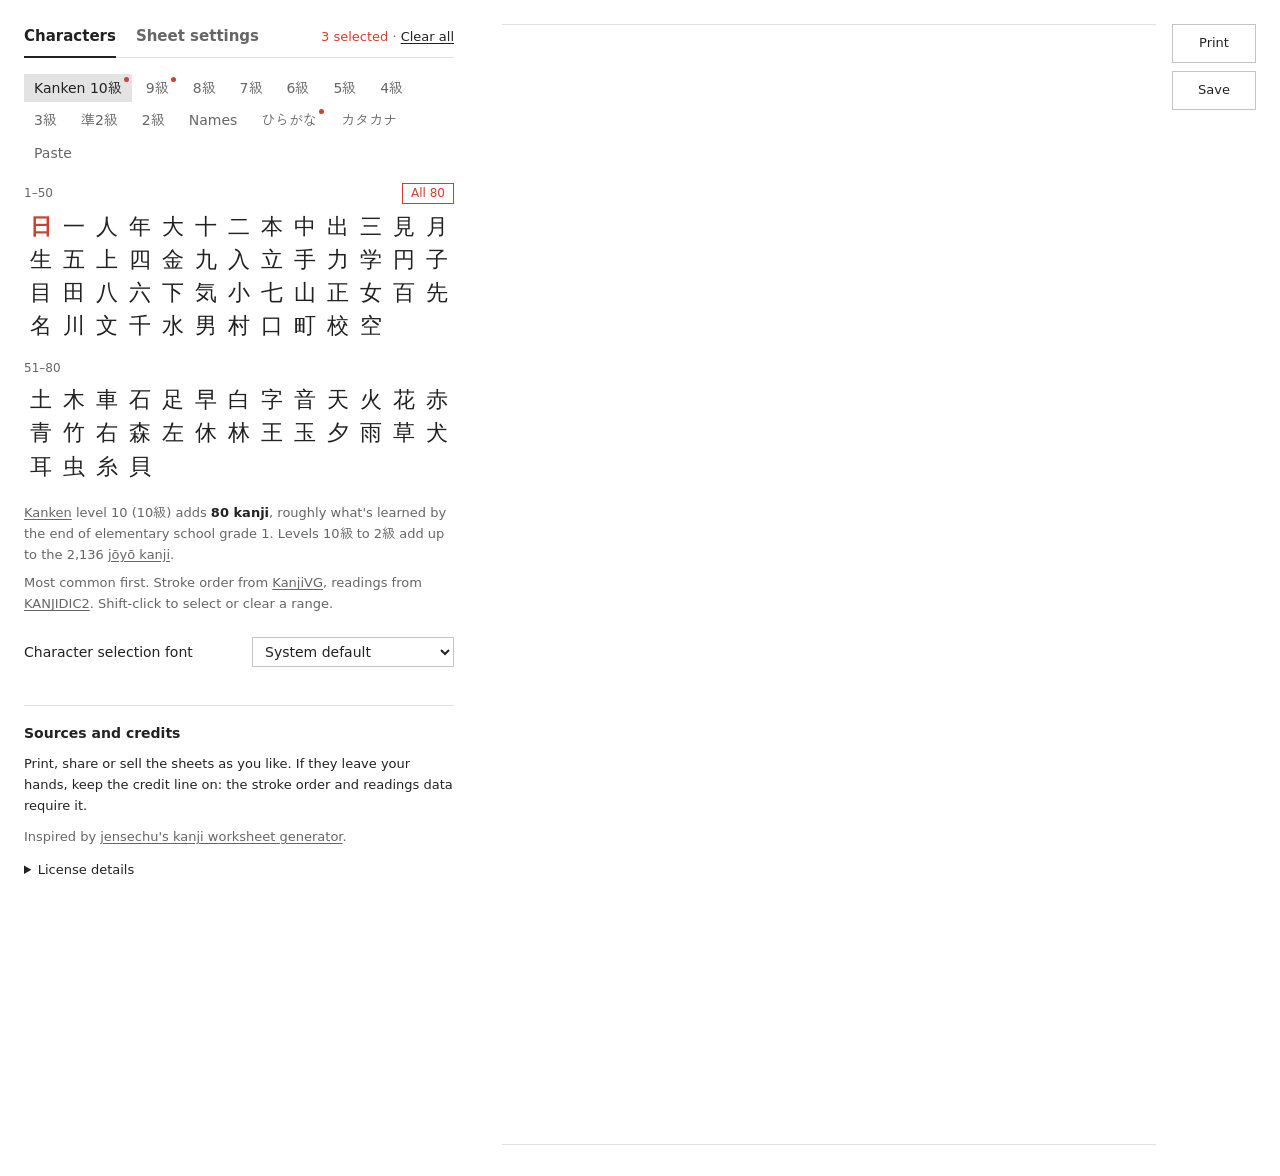
==== renshucho.html @ d75cb794 "fixes" ====
<!doctype html>
<html lang="en">
<head>
<meta charset="utf-8">
<meta name="viewport" content="width=device-width, initial-scale=1">
<link rel="icon" type="/image/x-icon" href="/kanji-practice/icon/favicon.ico">
<title>Renshūchō    </title>
<link rel="stylesheet" href="/kanji-practice/css/fonts.css">
<link rel="stylesheet" href="/kanji-practice/css/app.css">
<link rel="stylesheet" href="/kanji-practice/css/sheet.css">
<link rel="stylesheet" href="/kanji-practice/css/brush.css">
</head>
<body>

<main>
  <div class="controls">

    <section class="panel">
      <div class="viewbar">
        <div class="views" id="views" role="tablist">
          <button class="view" role="tab" data-view="chars">Characters</button>
          <button class="view" role="tab" data-view="settings">Sheet settings</button>
        </div>
        <p class="selection" id="selection"><span id="count" aria-live="polite"></span> · <button class="link" id="clear">Clear all</button></p>
      </div>

      <div id="view-chars" role="tabpanel">
        <div class="tabs" id="tabs"></div>
        <div id="picker" lang="ja"></div>
        <div class="row fontrow">
          <label for="s-tablefont">Character selection font</label>
          <select id="s-tablefont" data-k="tableFont">
            <option value="default">System default</option>
            <option value="klee">Klee One (handwritten)</option>
          </select>
        </div>
      </div>

      <div id="view-settings" role="tabpanel" hidden>
        <div class="row">
          <label for="s-trace">Tracing boxes</label>
          <input type="number" id="s-trace" data-k="trace" min="0" max="20">
        </div>
        <div class="row">
          <label for="s-guide">Crossed boxes</label>
          <input type="number" id="s-guide" data-k="guide" min="0" max="20">
        </div>
        <div class="row">
          <label for="s-blank">Empty boxes</label>
          <input type="number" id="s-blank" data-k="blank" min="0" max="20">
        </div>
        <div class="row">
          <label for="s-box">Box size, mm</label>
          <input type="number" id="s-box" data-k="box" min="1">
          <div class="hint" id="perline"></div>
        </div>
        <div class="row" hidden>
          <label for="s-pen">Model and tracing</label>
          <select id="s-pen" data-k="pen">
            <option value="brush">Brush pen (Klee One)</option>
            <option value="liner">Liner (thin stroke lines)</option>
          </select>
        </div>
        <div class="row" id="row-linewidth">
          <label for="s-linewidth">Line width</label>
          <span class="range">
            <input type="range" id="s-linewidth" data-k="lineWidth" min="0.2" max="1.5" step="0.1">
            <output for="s-linewidth" id="linewidth-value"></output>
          </span>
        </div>
        <div class="row">
          <label for="s-order">Stroke order</label>
          <select id="s-order" data-k="order">
            <option value="box">In its own box</option>
            <option value="model">On the model</option>
            <option value="off">Off</option>
          </select>
        </div>
        <div class="row">
          <label for="s-opacity">Gray glyph strength</label>
          <span class="range">
            <input type="range" id="s-opacity" data-k="opacity" min="5" max="60">
            <output for="s-opacity" id="opacity-value"></output>
          </span>
        </div>

        <div class="checks">
          <label id="row-model"><input type="checkbox" data-k="model"> Model box</label>
          <label><input type="checkbox" data-k="gray"> Gray tracing glyphs</label>
          <label><input type="checkbox" data-k="guidesAll"> Cross guides in model and tracing boxes</label>
          <label><input type="checkbox" data-k="info"> Readings and meanings</label>
          <label id="row-strokecount"><input type="checkbox" data-k="strokeCount"> Stroke count in the caption</label>
          <label><input type="checkbox" data-k="credit"> Credits line on every page</label>
          <label><input type="checkbox" data-k="spread"> Spread characters down the whole page</label>
        </div>
      </div>
    </section>

    <section class="panel credits">
      <h2>Sources and credits</h2>
      <p id="usage"></p>
      <p id="inspired-by"></p>

      <details class="license">
        <summary id="details-summary"></summary>
        <div class="pop">
          <button type="button" class="popclose" id="license-close" aria-label="Close">&times;</button>
          <ul id="sources"></ul>
          <p id="sources-note"></p>
        </div>
      </details>
    </section>

  </div>

  <div class="previewcol">
    <div class="preview"><div class="pages" id="sheet"></div></div>
    <div class="pages" id="printout" aria-hidden="true"></div>
    <nav class="rail" aria-label="Sheet">
      <button class="rbtn" id="print" title="Print the sheet">
        <span>Print</span>
      </button>
      <button class="rbtn" id="download" title="Save the sheet as a file that prints anywhere, no internet or fonts needed">
        <span>Save</span>
      </button>
    </nav>
  </div>
</main>

<script type="module" src="kanji-practice/js/main.js"></script>
</body>
</html>
---- kanji-practice/css/fonts.css ----
/* Klee One and Zen Kaku Gothic New, subset to the characters the app uses by tools/build.py. */

@font-face { font-family: "Klee One"; font-weight: 400; font-display: swap; src: url("../fonts/KleeOne-400.woff2") format("woff2") }
@font-face { font-family: "Klee One"; font-weight: 600; font-display: swap; src: url("../fonts/KleeOne-600.woff2") format("woff2") }
@font-face { font-family: "Zen Kaku Gothic New"; font-weight: 400; font-display: swap; src: url("../fonts/ZenKakuGothicNew-400.woff2") format("woff2") }
@font-face { font-family: "Zen Kaku Gothic New"; font-weight: 700; font-display: swap; src: url("../fonts/ZenKakuGothicNew-700.woff2") format("woff2") }
---- kanji-practice/css/app.css ----
/* Everything around the sheet: action buttons, character picker, settings panel.
   Plain: white, gray dividers, ordinary controls. Red means "selected" and
   nothing else. */

/* Zen Kaku Gothic New for Japanese only; Latin text falls through to the
   system font (the bundled subset lacks letters like ō anyway). */
@font-face { font-family: "UI Japanese"; font-weight: 400; font-display: swap; src: url("../fonts/ZenKakuGothicNew-400.woff2") format("woff2"); unicode-range: U+3000-30FF, U+3400-4DBF, U+4E00-9FFF, U+F900-FAFF, U+FF00-FFEF }
@font-face { font-family: "UI Japanese"; font-weight: 700; font-display: swap; src: url("../fonts/ZenKakuGothicNew-700.woff2") format("woff2"); unicode-range: U+3000-30FF, U+3400-4DBF, U+4E00-9FFF, U+F900-FAFF, U+FF00-FFEF }

:root {
  --paper: #FFFFFF;
  --ink: #222222;
  --sub: #666666;
  --line: #E2E2E2;
  --control: #C4C4C4;   /* borders of buttons and inputs */
  --hover: #F3F3F3;
  --current: #E3E3E3;   /* the open tab */
  --shu: #D0402F;       /* 朱 — selection only */
}

@media (prefers-color-scheme: dark) {
  :root {
    --paper: #1E1E1E;
    --ink: #E8E8E8;
    --sub: #A0A0A0;
    --line: #333333;
    --control: #555555;
    --hover: #2A2A2A;
    --current: #333333;
    --shu: #E8604F;
  }
}

*, *::before, *::after { box-sizing: border-box }

body {
  margin: 0;
  background: var(--paper);
  color: var(--ink);
  font-family: "UI Japanese", system-ui, -apple-system, "Segoe UI", Roboto, "Helvetica Neue", Arial, sans-serif;
  font-size: 14px;
  line-height: 1.6;
}
button, input, select, textarea { font: inherit; color: inherit }
a { color: inherit; text-underline-offset: 2px }
:focus-visible { outline: 2px solid var(--ink); outline-offset: 1px }

/* --- buttons --- */

.btn {
  border: 1px solid var(--control);
  border-radius: var(--r);
  background: var(--paper);
  padding: 5px 16px;
  cursor: pointer;
}
.btn:hover { background: var(--hover) }

.link { border: none; background: none; padding: 0; color: var(--ink); font-size: 13px; text-decoration: underline; text-underline-offset: 2px; cursor: pointer }

/* --- layout --- */

main {
  display: grid;
  grid-template-columns: minmax(330px, 430px) 1fr;
  gap: 32px;
  padding: 24px;
  align-items: start;
}
@media (max-width: 900px) { main { grid-template-columns: 1fr; padding: 16px 16px 80px } }

.controls { display: flex; flex-direction: column; gap: 32px; min-width: 0 }
/* The controls are pinned and scroll on their own; the page scrolls the sheet.
   Their column has 16px spare for the scrollbar. */
@media (min-width: 901px) {
  main { grid-template-columns: minmax(346px, 446px) 1fr }
  .controls {
    position: sticky;
    top: 24px;
    max-height: calc(100dvh - 48px);
    overflow: hidden auto;
    overscroll-behavior: contain;
    padding-right: 16px;
    scrollbar-width: thin;
    scrollbar-color: var(--control) transparent;
  }
}
.panel h2 { font-size: 14px; font-weight: 700; margin: 0 0 8px }

/* --- the panel's two views --- */

.viewbar { display: flex; align-items: baseline; justify-content: space-between; gap: 12px; border-bottom: 1px solid var(--line); margin-bottom: 16px }
.views { display: flex; gap: 20px }
.view {
  border: none;
  border-bottom: 2px solid transparent;
  margin-bottom: -1px;
  background: none;
  padding: 0 0 8px;
  font-size: 15px;
  font-weight: 700;
  color: var(--sub);
  cursor: pointer;
}
.view:hover { color: var(--ink) }
.view[aria-selected="true"] { color: var(--ink); border-bottom-color: var(--ink) }

/* "3 selected · Clear all", right-aligned so a longer count grows into the
   empty space instead of pushing anything. */
.selection { margin: 0; color: var(--sub); font-size: 13px; white-space: nowrap; font-variant-numeric: tabular-nums }
.selection #count { color: var(--shu) }
.selection.empty { visibility: hidden }

/* --- character picker --- */

.tabs { display: flex; flex-wrap: wrap; gap: 4px; margin-bottom: 16px }
.tab {
  position: relative;
  border: none;
  border-radius: var(--r);
  background: none;
  padding: 3px 10px;
  color: var(--sub);
  cursor: pointer;
}
.tab:hover { color: var(--ink); background: var(--hover) }
.tab[aria-selected="true"] { color: var(--ink); background: var(--current) }
/* A red dot on a tab holding selected characters; the count is in its title.
   A dot, not a number, so the tabs never change width. */
.tab.has::after {
  content: "";
  position: absolute;
  top: 3px;
  right: 3px;
  width: 5px;
  height: 5px;
  border-radius: 50%;
  background: var(--shu);
}

/* .g = a group button (a whole list, a kana row): red like a character. */
.g {
  border: 1px solid var(--control);
  border-radius: var(--r);
  background: var(--paper);
  padding: 0 8px;
  font-size: 12px;
  font-weight: 400;
  cursor: pointer;
}
.g:hover { background: var(--hover) }
.g.part { border-color: var(--shu); color: var(--shu) }             /* some of the group is selected */
.g.full { border-color: var(--shu); color: var(--shu); font-weight: 700 }

/* .ch = one selectable character, in a grid of cells just big enough for
   the glyph. Selected: bold and red. */
.grid {
  display: grid;
  grid-template-columns: repeat(auto-fill, minmax(32px, 1fr));
}
.ch {
  aspect-ratio: 1;
  border: none;
  border-radius: var(--r);
  background: none;
  cursor: pointer;
  display: grid;
  place-items: center;
  /* Centering puts the middle of Klee One's line box (.436em above the
     baseline) in the middle of the cell, but its em box is centered .38em
     above it: lift the glyph by the difference. */
  padding: 0;
  font-family: sans-serif;   /* the system's Japanese font; #picker is lang="ja" */
  font-size: 22px;
  line-height: 1;
}
/* Klee One draws its glyphs smaller in the em box than the system font does. */
body[data-table-font="klee"] .ch { font-family: "Klee One", serif; font-size: 26px; padding-bottom: .112em }
.ch:hover { background: var(--hover) }
.ch.on { color: var(--shu); font-weight: 600 }

/* A numbered section header, across the grid. */
.sec {
  grid-column: 1 / -1;
  display: flex;
  justify-content: space-between;
  align-items: center;
  padding: 16px 0 6px;
  color: var(--sub);
  font-size: 12px;
  font-variant-numeric: tabular-nums;
}
.sec:first-child { padding-top: 0 }
.grid.extras { margin-top: 20px }

/* The 五十音 table: row buttons, then a i u e o. */
.kana { display: grid; grid-template-columns: 44px repeat(5, 32px) }
.kana > .g { border: none; background: none; padding: 0 8px 0 0; text-align: right; font-size: 13px }
.kana > .g:hover { text-decoration: underline }
.kana > .g:first-child { align-self: end; padding-bottom: 4px }
.kana .col { display: grid; place-items: end center; padding-bottom: 4px; color: var(--sub); font-size: 12px }

textarea {
  display: block;
  width: 100%;
  min-height: 110px;
  border: 1px solid var(--control);
  border-radius: var(--r);
  background: var(--paper);
  padding: 8px 10px;
  font-family: "Klee One", serif;
  font-size: 20px;
  line-height: 1.5;
  resize: vertical;
}
textarea:focus-visible { outline: none; border-color: var(--ink); box-shadow: 0 0 0 1px var(--ink) }

.sub { display: block; font-size: 13px; font-weight: 700; margin: 24px 0 8px }
.body > .sub:first-child { margin-top: 0 }
#pasteadd { margin-top: 10px }
.note { color: var(--sub); font-size: 13px; margin: 8px 0 0 }
.note:empty { display: none }
.note.warn { color: var(--ink); font-weight: 700 }
.about { font-size: 13px; color: var(--sub); margin: 20px 0 0 }
.about p { margin: 0 }
.about p + p { margin-top: 8px }
.about b { color: var(--ink) }

/* --- settings --- */

.row {
  display: grid;
  grid-template-columns: 1fr auto;
  align-items: center;
  gap: 4px 12px;
  padding: 6px 0;
}
.fontrow { margin-top: 16px }
.row.off { color: var(--sub) }
.row.off input, .row.off select { opacity: .5 }
.row[hidden] { display: none }
.row input[type=number], .row select { border: 1px solid var(--control); border-radius: var(--r); background: var(--paper); padding: 2px 8px; height: 30px }
.row input[type=number] { width: 68px; text-align: right; font-variant-numeric: tabular-nums }
.row .hint { color: var(--sub); font-size: 12px; grid-column: 1 / -1; margin-top: -4px }
.range { display: flex; align-items: center; gap: 10px }
/* Ordinary, quiet controls: a thin track with a small round handle, and a
   checkbox that fills with ink and shows a white tick. */
.range input { width: 130px; height: 16px; margin: 0; background: none; appearance: none; cursor: pointer }
.range input::-webkit-slider-runnable-track { height: 3px; border-radius: 0; background: var(--line) }
.range input::-moz-range-track { height: 3px; border-radius: 0; background: var(--line) }
.range input::-moz-range-progress { height: 3px; border-radius: 0; background: var(--sub) }
.range input::-webkit-slider-thumb { appearance: none; width: 14px; height: 14px; margin-top: -5.5px; border: 1px solid var(--control); border-radius: 50%; background: var(--paper) }
.range input::-moz-range-thumb { width: 12px; height: 12px; border: 1px solid var(--control); border-radius: 50%; background: var(--paper) }
.range input:disabled { cursor: default }
.range output { min-width: 3.2em; text-align: right; font-size: 13px; font-variant-numeric: tabular-nums }
.checks { display: grid; margin-top: 16px }
.checks label { display: flex; gap: 8px; align-items: center; padding: 4px 0; cursor: pointer }
.checks input {
  appearance: none;
  flex: none;
  width: 15px;
  height: 15px;
  margin: 0;
  border: 1px solid var(--control);
  /*border-radius: 3px;*/
  background: var(--paper) no-repeat center / 11px;
  cursor: pointer;
}
.checks input:checked {
  border-color: var(--ink);
  background-color: var(--ink);
  background-image: url("data:image/svg+xml,%3Csvg xmlns='http://www.w3.org/2000/svg' viewBox='0 0 12 12'%3E%3Cpath d='M2.5 6.2 5 8.6l4.5-5' fill='none' stroke='%23fff' stroke-width='1.6' stroke-linecap='round' stroke-linejoin='round'/%3E%3C/svg%3E");
}
.checks input:disabled { opacity: .4; cursor: default }
.checks label.off { color: var(--sub); cursor: default }

/* --- credits --- */

/* One line per credit; a link never breaks across lines. */
.credits { padding-top: 16px; border-top: 1px solid var(--line); font-size: 13px }
.credits a { white-space: nowrap }
.credits p { color: var(--sub); margin: 10px 0 0 }

.license { margin-top: 12px; position: relative }
/* Opens upward as a card over what's above, so it is never below the fold. */
.license .pop {
  position: absolute; left: 0; right: 0; bottom: calc(100% + 6px); z-index: 5;
  padding: 4px 36px 12px 12px; background: var(--paper);
  border: 1px solid var(--control); border-radius: var(--r);
  box-shadow: 0 4px 16px rgba(0, 0, 0, .15);
}
.license .popclose {
  position: absolute; top: 4px; right: 6px; width: 24px; height: 24px; padding: 0;
  border: none; background: none; color: var(--sub); font-size: 20px; line-height: 1; cursor: pointer;
}
.license .popclose:hover { color: var(--ink) }
.license summary { cursor: pointer }
.license ul { list-style: none; margin: 6px 0 0; padding: 0; color: var(--sub) }
#usage { color: var(--ink) }

/* --- sheet preview --- */

/* The preview, with a rail of buttons in its own column beside it. */
.previewcol { min-width: 0; display: grid; grid-template-columns: minmax(0, 1fr) auto; gap: 16px; align-items: start }
.preview { overflow-x: auto; padding: 1px 1px 8px }
.preview .sheet { outline: 1px solid var(--line) }

/* Preview only: CSS cross guides instead of SVG ones. */
.preview .box.x {
  background:
    linear-gradient(#93B9C4 55%, transparent 0) 50% 0 / .2mm 2mm repeat-y,
    linear-gradient(90deg, #93B9C4 55%, transparent 0) 0 50% / 2mm .2mm repeat-x;
}

/* Off screen, not display: none: it must be laid out to print. */
#printout { position: fixed; top: 0; left: -10000px }

/* Print and Save. */
.rail { position: sticky; top: 24px; display: flex; flex-direction: column; gap: 8px }
.rbtn {
  position: relative;
  width: 84px;
  padding: 8px 0;
  border: 1px solid var(--control);
  border-radius: var(--r);
  background: var(--paper);
  font-size: 13px;
  cursor: pointer;
}
.rbtn:hover { background: var(--hover) }
.rbtn:disabled { color: var(--control); border-color: var(--line); background: var(--paper); cursor: default }

/* One column: the preview is far below the controls, so pin the rail to the
   bottom of the screen as a row instead. */
@media (max-width: 900px) {
  .previewcol { display: block }
  .rail { position: fixed; top: auto; bottom: 16px; right: 16px; z-index: 5; flex-direction: row }
  .rbtn { width: 76px; padding: 10px 0; box-shadow: 0 2px 8px rgba(0, 0, 0, .12) }
}

/* Placeholder shown before a sheet is generated. */
.sheet .blank {
  flex: 1;
  display: flex;
  flex-direction: column;
  align-items: center;
  justify-content: center;
  gap: 12px;
  color: #888;
  text-align: center;
}
.sheet .blank b { font-family: "Klee One", serif; font-size: 64px; color: #ddd; font-weight: 600; line-height: 1 }

@media print {
  html, body { background: #fff }
  .rail, .controls, .preview { display: none !important }
  main, .previewcol { display: block; padding: 0 }
  #printout { position: static }
}
---- kanji-practice/css/sheet.css ----
/* The printable sheet, also inlined into saved sheets by js/export.js.
   js/sheet/layout.js paginates with the same sizes: the page below, and the --cap,
   --gap and --credit it sets on .pages. */

@page { size: A4; margin: 0 }

.pages { display: flex; flex-direction: column; align-items: center; gap: 8mm }

.sheet, .sheet * { box-sizing: border-box }
.sheet {
  width: 210mm;
  height: 296mm;   /* PAGE_HEIGHT in js/sheet/constants.js */
  padding: 12mm;
  display: flex;
  flex-direction: column;
  overflow: hidden;
  background: #fff;
  color: #1a1a1a;
  print-color-adjust: exact;
  -webkit-print-color-adjust: exact;
}

/* The glyph outlines every box draws with <use>. Must not be display: none. */
.defs { position: absolute; width: 0; height: 0; overflow: hidden }

/* One character: its caption plus its row of boxes. */
.block { flex: none; margin-bottom: var(--gap) }

/* Always exactly one line, so every block has the same height: a long
   meaning is cut short with an ellipsis instead of wrapping. */
.cap {
  height: var(--cap);
  display: flex;
  gap: 3.5mm;
  align-items: baseline;
  overflow: hidden;
  white-space: nowrap;
  font-size: 8pt;
  line-height: 1.35;
  color: #444;
}
.cap > * { flex: none }
.cap .k { font-family: "Klee One", serif; font-weight: 600; font-size: 11pt; color: #111 }
/* An outline instead of text, one em square. Its baseline sits .12em above the
   bottom, so the negative margin lines it up with the text beside it. */
.cap svg.k { width: 1em; height: 1em; margin-bottom: -.12em; fill: #111 }
.cap .m { flex: 0 1 auto; min-width: 0; overflow: hidden; text-overflow: ellipsis; color: #666 }

/* Boxes share borders: each is nudged up and left by one border width. */
.boxes { display: flex; flex-wrap: wrap; padding: .3mm 0 0 .3mm }
.box {
  position: relative;
  width: var(--box);
  height: var(--box);
  border: .3mm solid #6E8793;
  margin: -.3mm 0 0 -.3mm;
}
.box svg { display: block; width: 100%; height: 100% }

.credit {
  flex: none;
  height: var(--credit);
  margin: auto 0 0;
  padding-top: 3mm;
  overflow: hidden;
  font-size: 6.5pt;
  line-height: 1.4;
  color: #888;
}

@media print {
  .pages { display: block }
  .sheet { margin: 0; break-after: page }
  .sheet:last-child { break-after: auto }
}
---- kanji-practice/css/brush.css ----
/* The paused brush pen (js/sheet/brush.js): in the preview, the model and
   tracing glyphs are Klee One text, with the stroke numbers in an SVG over it.
   The printout draws them from outlines and needs none of this. */

/* The glyph's baseline must land where the printout's does, 91.74/109 of the
   box down. Font size 0 on the wrapper keeps the line's strut out of the way;
   line height 0 puts the text's baseline (ascent - descent) / 2 = .436em below
   the top of its line (Klee One's metrics); the padding supplies the rest:
   91.74/109 box - .436 x 98/109 box - the .3mm border = 49/109 box - .3mm. */
.preview .box .g {
  height: 100%;
  padding-top: calc(var(--box) * 49 / 109 - .3mm);
  font-size: 0;
  line-height: 0;
  text-align: center;
}
.preview .box .g > span { font: 600 calc(var(--box) * 98 / 109) / 0 "Klee One", serif; color: #000 }
.preview .box .t { opacity: var(--gray) }
.preview .box svg.over { position: absolute; inset: 0 }
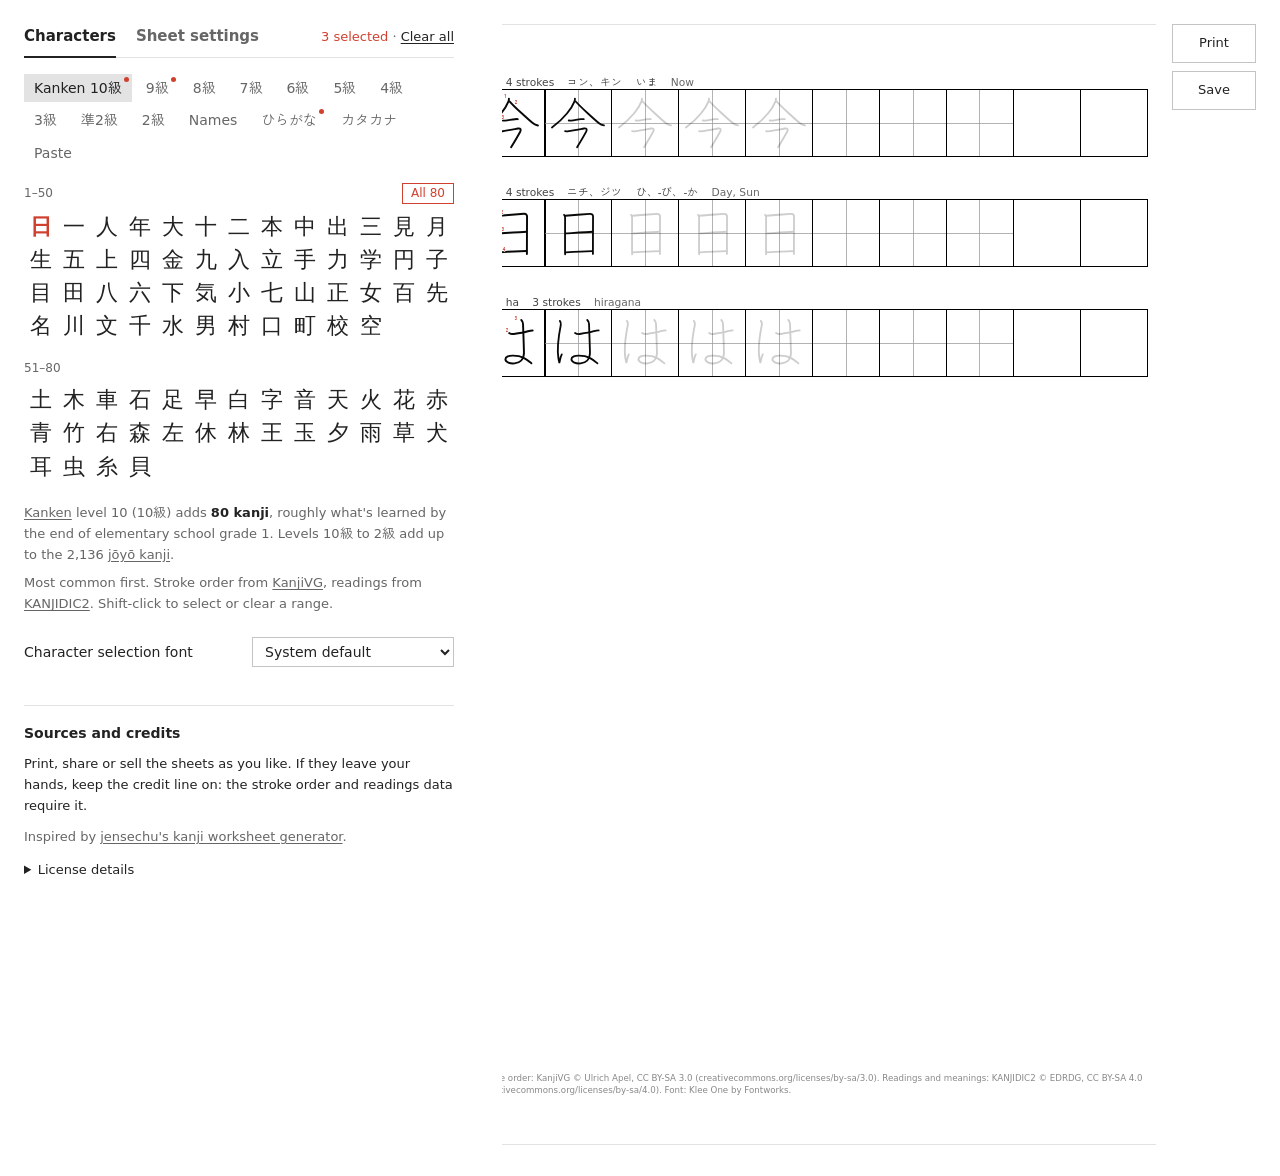
==== commit a817539d: "optional stroke number size" ====
--- a/renshucho.html
+++ b/renshucho.html
@@ -76,6 +76,10 @@
             <option value="off">Off</option>
           </select>
         </div>
+        <div class="row" id="row-numbersize">
+          <label for="s-numbersize">Number size, mm</label>
+          <input type="number" id="s-numbersize" data-k="numberSize" min="0.5" max="5" step="0.1">
+        </div>
         <div class="row">
           <label for="s-opacity">Gray glyph strength</label>
           <span class="range">
--- a/kanji-practice/css/app.css
+++ b/kanji-practice/css/app.css
@@ -308,8 +308,8 @@
 /* Preview only: CSS cross guides instead of SVG ones. */
 .preview .box.x {
   background:
-    linear-gradient(#93B9C4 55%, transparent 0) 50% 0 / .2mm 2mm repeat-y,
-    linear-gradient(90deg, #93B9C4 55%, transparent 0) 0 50% / 2mm .2mm repeat-x;
+    linear-gradient(#999999, #999999) 50% 0 / .2mm 100% no-repeat,
+    linear-gradient(#999999, #999999) 0 50% / 100% .2mm no-repeat;
 }
 
 /* Off screen, not display: none: it must be laid out to print. */
--- a/kanji-practice/css/sheet.css
+++ b/kanji-practice/css/sheet.css
@@ -52,7 +52,7 @@
   position: relative;
   width: var(--box);
   height: var(--box);
-  border: .3mm solid #6E8793;
+  border: .3mm solid #000;
   margin: -.3mm 0 0 -.3mm;
 }
 .box svg { display: block; width: 100%; height: 100% }
